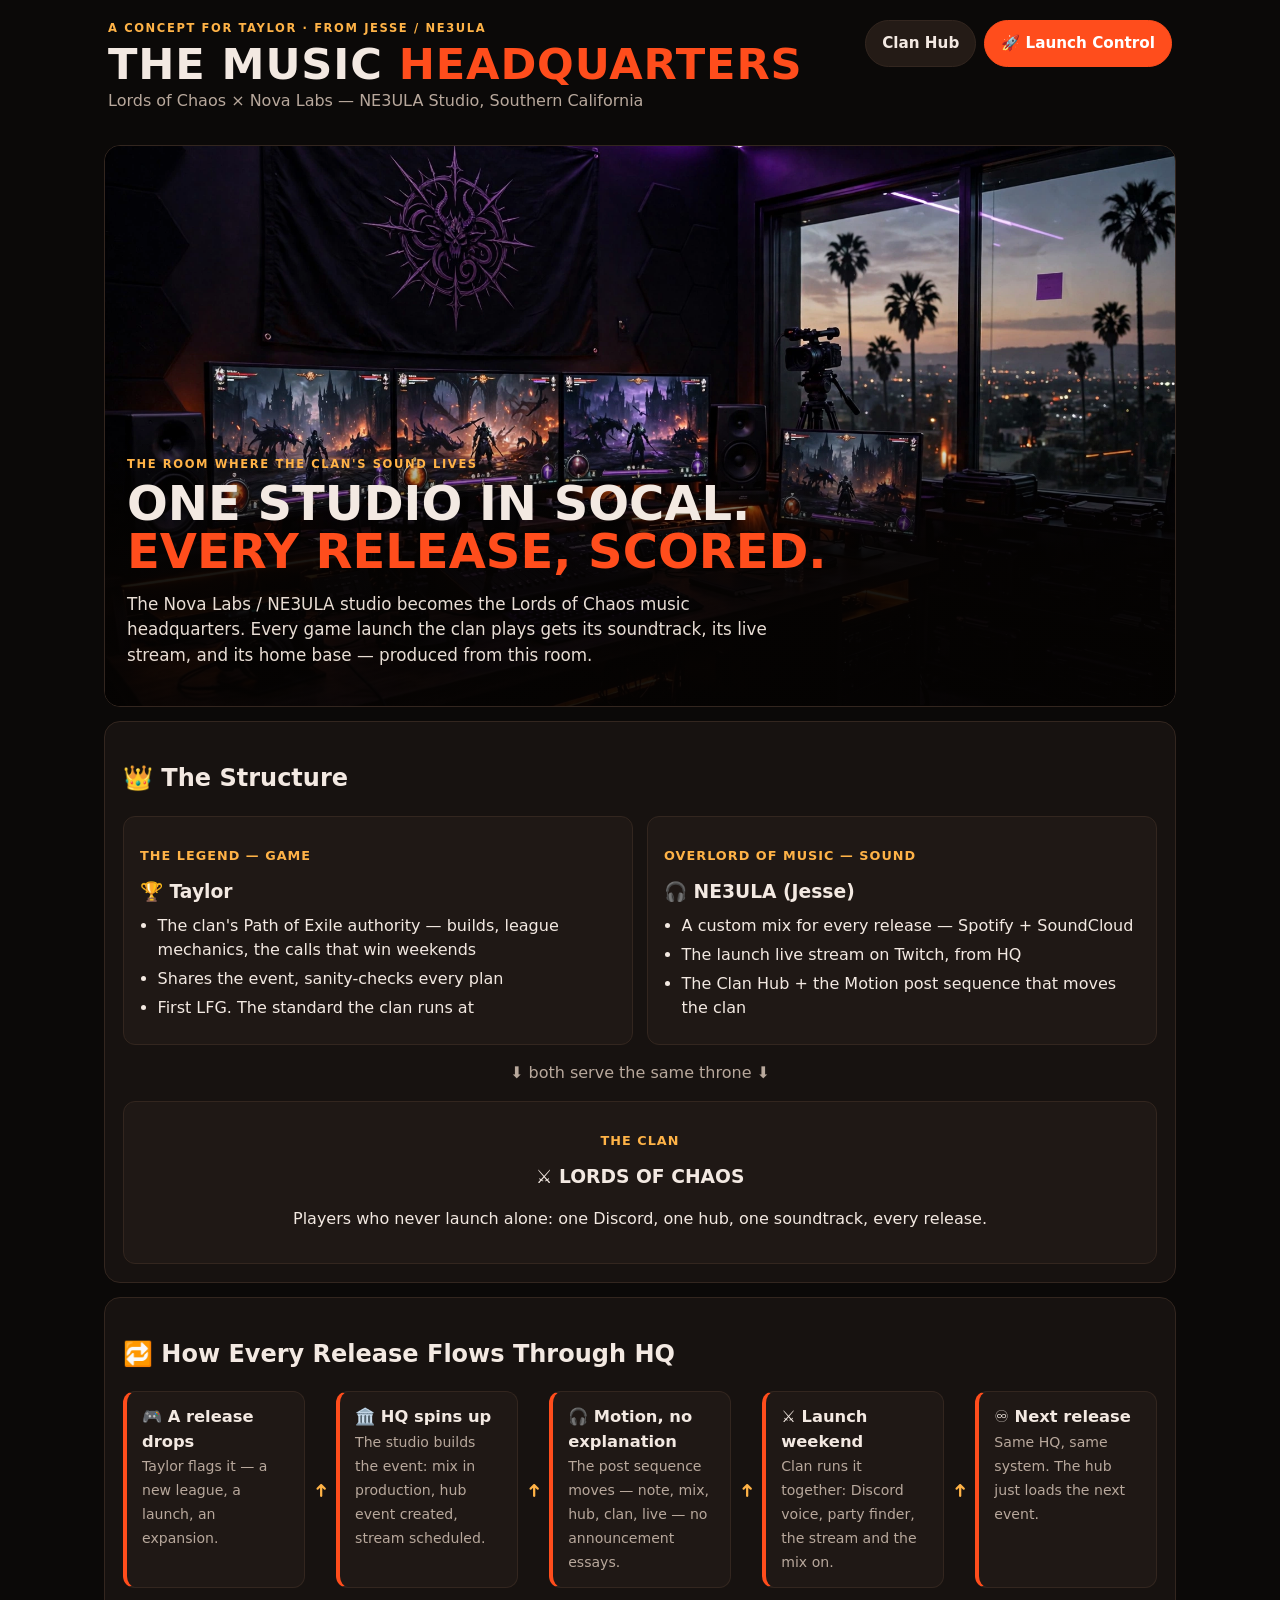
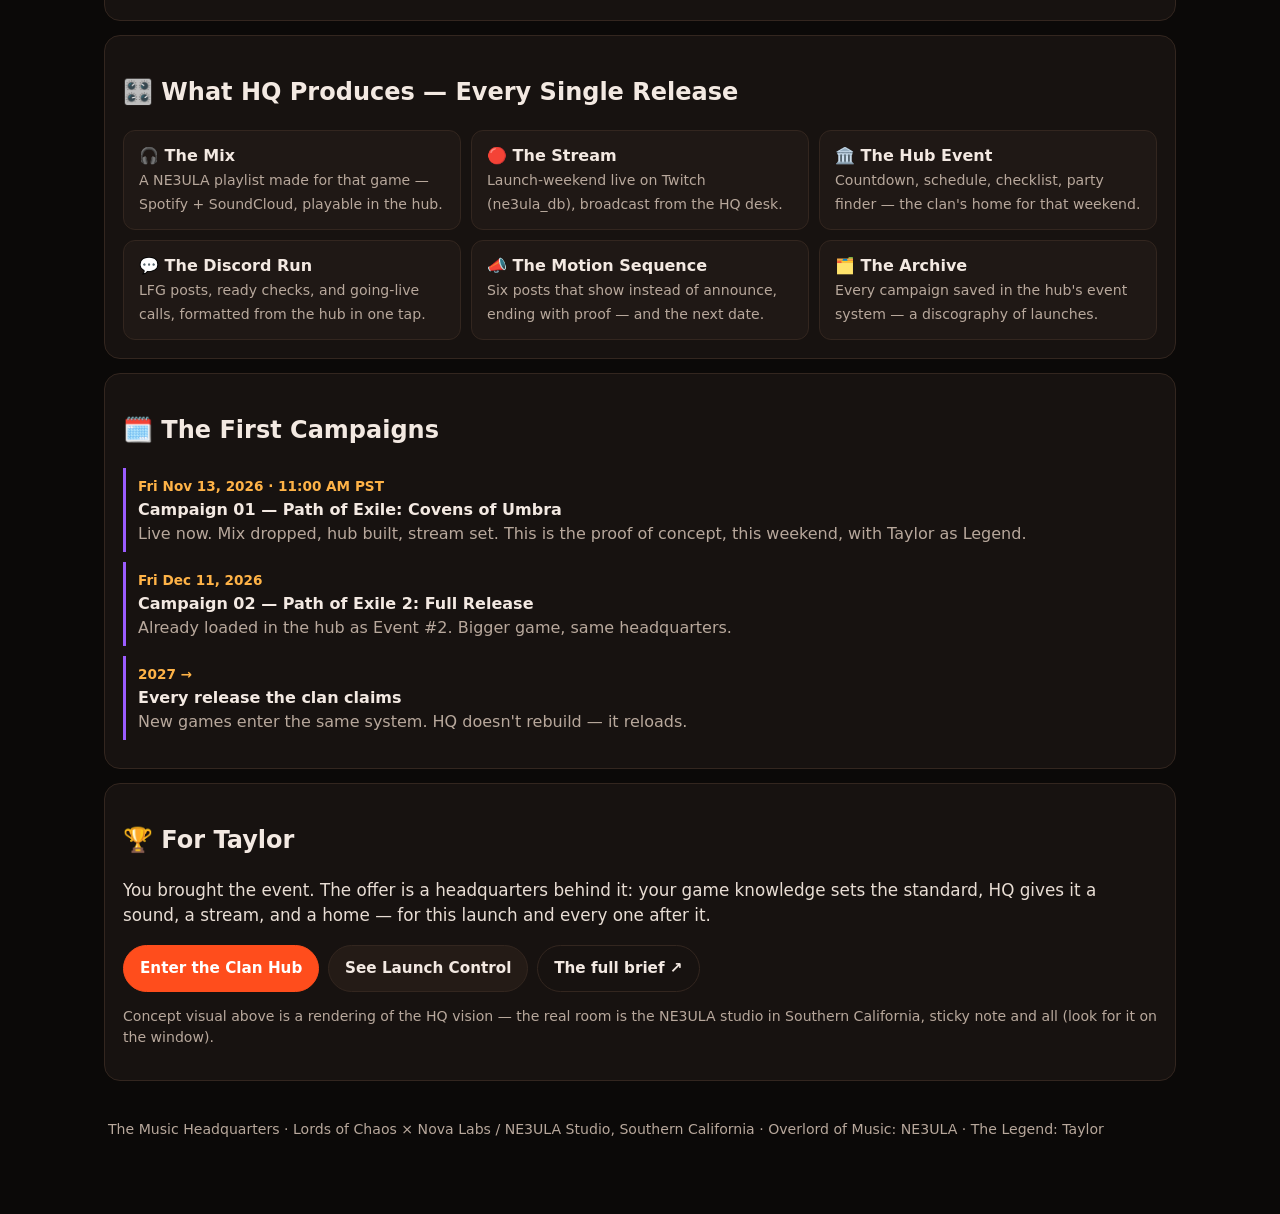
==== headquarters.html @ 36ceb914 "The Music Headquarters: HQ concept visual + presentation page for Taylor - AI hero visual: SoCal NE3" ====
<!doctype html>
<html lang="en">
<head>
<meta charset="utf-8" />
<meta name="viewport" content="width=device-width, initial-scale=1, viewport-fit=cover" />
<title>The Music Headquarters — Lords of Chaos · Nova Labs / NE3ULA Studio, Southern California</title>
<meta name="description" content="The concept: Nova Labs' NE3ULA Studio in Southern California becomes the music headquarters of the Lords of Chaos gaming clan — NE3ULA as Overlord of Music, Taylor as the Legend. Every release: a mix, a stream, and a hub, from one room." />
<link rel="manifest" href="./manifest.webmanifest" />
<meta name="theme-color" content="#0b0908" />
<link rel="stylesheet" href="./styles.css" />
<style>
.hq-hero{position:relative;border-radius:16px;overflow:hidden;border:1px solid var(--line);margin:14px 0}
.hq-hero img{width:100%;display:block;max-height:560px;object-fit:cover}
.hq-hero .overlay{position:absolute;left:0;right:0;bottom:0;padding:22px;background:linear-gradient(transparent,rgba(5,3,2,.92) 45%)}
.hq-hero h2{font-size:clamp(1.7rem,5vw,3rem);line-height:1;margin:.2rem 0}
.hq-hero h2 span{color:var(--ember)}
.flow{display:flex;flex-direction:column;gap:8px;margin:14px 0}
.flow-step{background:var(--panel2);border:1px solid var(--line);border-left:4px solid var(--ember);border-radius:12px;padding:13px 15px}
.flow-step strong{display:block;font-size:1.02rem}.flow-arrow{text-align:center;color:var(--ember2);font-size:1.15rem;line-height:1}
.thrones{display:grid;gap:14px}
.throne{background:var(--panel2);border:1px solid var(--line);border-radius:12px;padding:16px}
.throne h3{margin:.2rem 0}.throne .role{color:var(--ember2);font-weight:900;letter-spacing:.08em;text-transform:uppercase;font-size:.8rem}
.throne ul{margin:.5rem 0;padding-left:1.1rem}.throne li{margin:.3rem 0}
.produces{display:grid;gap:10px}
.produce{background:var(--panel2);border:1px solid var(--line);border-radius:12px;padding:13px 15px}
.produce strong{display:block}
.timeline-item{border-left:3px solid var(--chaos);padding:6px 0 6px 12px;margin:10px 0}
.timeline-item strong{display:block}.timeline-item .when{color:var(--ember2);font-size:.85rem;font-weight:700}
@media(min-width:860px){.thrones{grid-template-columns:1fr 1fr}.produces{grid-template-columns:1fr 1fr 1fr}.flow{flex-direction:row;align-items:stretch}.flow-step{flex:1}.flow-arrow{transform:rotate(-90deg);align-self:center}}
</style>
</head>
<body>
<header class="topbar">
  <div class="brand">
    <p class="micro">A concept for Taylor · From Jesse / NE3ULA</p>
    <h1>THE MUSIC <span>HEADQUARTERS</span></h1>
    <p class="sub">Lords of Chaos × Nova Labs — NE3ULA Studio, Southern California</p>
  </div>
  <div class="top-actions">
    <a class="btn" href="./index.html">Clan Hub</a>
    <a class="btn btn-primary" href="./launch.html">🚀 Launch Control</a>
  </div>
</header>

<main>
  <section class="hq-hero">
    <img src="./assets/hq-hero.webp" alt="Concept visual: a dark Southern California studio war room at dusk — production desk with studio monitors and mixing console, triple screens running a dark fantasy ARPG, a clan sigil banner on the wall, stream camera, palm trees and city lights outside the windows, and a small purple sticky note on the glass" />
    <div class="overlay">
      <p class="micro">The room where the clan's sound lives</p>
      <h2>ONE STUDIO IN SOCAL.<br /><span>EVERY RELEASE, SCORED.</span></h2>
      <p class="lead" style="max-width:640px">The Nova Labs / NE3ULA studio becomes the Lords of Chaos music headquarters. Every game launch the clan plays gets its soundtrack, its live stream, and its home base — produced from this room.</p>
    </div>
  </section>

  <section class="card">
    <h2>👑 The Structure</h2>
    <div class="thrones">
      <article class="throne">
        <p class="role">The Legend — Game</p>
        <h3>🏆 Taylor</h3>
        <ul>
          <li>The clan's Path of Exile authority — builds, league mechanics, the calls that win weekends</li>
          <li>Shares the event, sanity-checks every plan</li>
          <li>First LFG. The standard the clan runs at</li>
        </ul>
      </article>
      <article class="throne">
        <p class="role">Overlord of Music — Sound</p>
        <h3>🎧 NE3ULA (Jesse)</h3>
        <ul>
          <li>A custom mix for every release — Spotify + SoundCloud</li>
          <li>The launch live stream on Twitch, from HQ</li>
          <li>The Clan Hub + the Motion post sequence that moves the clan</li>
        </ul>
      </article>
    </div>
    <p style="text-align:center" class="dim">⬇ both serve the same throne ⬇</p>
    <article class="throne" style="text-align:center">
      <p class="role">The Clan</p>
      <h3>⚔️ LORDS OF CHAOS</h3>
      <p>Players who never launch alone: one Discord, one hub, one soundtrack, every release.</p>
    </article>
  </section>

  <section class="card">
    <h2>🔁 How Every Release Flows Through HQ</h2>
    <div class="flow">
      <div class="flow-step"><strong>🎮 A release drops</strong><span class="dim small">Taylor flags it — a new league, a launch, an expansion.</span></div>
      <div class="flow-arrow">➜</div>
      <div class="flow-step"><strong>🏛️ HQ spins up</strong><span class="dim small">The studio builds the event: mix in production, hub event created, stream scheduled.</span></div>
      <div class="flow-arrow">➜</div>
      <div class="flow-step"><strong>🎧 Motion, no explanation</strong><span class="dim small">The post sequence moves — note, mix, hub, clan, live — no announcement essays.</span></div>
      <div class="flow-arrow">➜</div>
      <div class="flow-step"><strong>⚔️ Launch weekend</strong><span class="dim small">Clan runs it together: Discord voice, party finder, the stream and the mix on.</span></div>
      <div class="flow-arrow">➜</div>
      <div class="flow-step"><strong>♾️ Next release</strong><span class="dim small">Same HQ, same system. The hub just loads the next event.</span></div>
    </div>
  </section>

  <section class="card">
    <h2>🎛️ What HQ Produces — Every Single Release</h2>
    <div class="produces">
      <div class="produce"><strong>🎧 The Mix</strong><span class="dim small">A NE3ULA playlist made for that game — Spotify + SoundCloud, playable in the hub.</span></div>
      <div class="produce"><strong>🔴 The Stream</strong><span class="dim small">Launch-weekend live on Twitch (ne3ula_db), broadcast from the HQ desk.</span></div>
      <div class="produce"><strong>🏛️ The Hub Event</strong><span class="dim small">Countdown, schedule, checklist, party finder — the clan's home for that weekend.</span></div>
      <div class="produce"><strong>💬 The Discord Run</strong><span class="dim small">LFG posts, ready checks, and going-live calls, formatted from the hub in one tap.</span></div>
      <div class="produce"><strong>📣 The Motion Sequence</strong><span class="dim small">Six posts that show instead of announce, ending with proof — and the next date.</span></div>
      <div class="produce"><strong>🗂️ The Archive</strong><span class="dim small">Every campaign saved in the hub's event system — a discography of launches.</span></div>
    </div>
  </section>

  <section class="card">
    <h2>🗓️ The First Campaigns</h2>
    <div class="timeline-item"><span class="when">Fri Nov 13, 2026 · 11:00 AM PST</span><strong>Campaign 01 — Path of Exile: Covens of Umbra</strong><span class="dim">Live now. Mix dropped, hub built, stream set. This is the proof of concept, this weekend, with Taylor as Legend.</span></div>
    <div class="timeline-item"><span class="when">Fri Dec 11, 2026</span><strong>Campaign 02 — Path of Exile 2: Full Release</strong><span class="dim">Already loaded in the hub as Event #2. Bigger game, same headquarters.</span></div>
    <div class="timeline-item"><span class="when">2027 →</span><strong>Every release the clan claims</strong><span class="dim">New games enter the same system. HQ doesn't rebuild — it reloads.</span></div>
  </section>

  <section class="card">
    <h2>🏆 For Taylor</h2>
    <p class="lead">You brought the event. The offer is a headquarters behind it: your game knowledge sets the standard, HQ gives it a sound, a stream, and a home — for this launch and every one after it.</p>
    <div class="row-actions">
      <a class="btn btn-primary" href="./index.html">Enter the Clan Hub</a>
      <a class="btn" href="./launch.html">See Launch Control</a>
      <a class="btn btn-ghost" href="https://github.com/NE3ULA/clan-hub/blob/main/COLLABORATOR_BRIEF.md" target="_blank" rel="noopener">The full brief ↗</a>
    </div>
    <p class="dim small">Concept visual above is a rendering of the HQ vision — the real room is the NE3ULA studio in Southern California, sticky note and all (look for it on the window).</p>
  </section>

  <footer class="foot">
    <p class="dim small">The Music Headquarters · Lords of Chaos × Nova Labs / NE3ULA Studio, Southern California · Overlord of Music: NE3ULA · The Legend: Taylor</p>
  </footer>
</main>
</body>
</html>
---- styles.css ----
:root{--bg:#0b0908;--panel:#171210;--panel2:#1f1815;--line:#33261f;--text:#f3e9e2;--dim:#b8a89c;--ember:#ff4d1c;--ember2:#ffb347;--chaos:#9b5cff;--discord:#5865F2;--live:#e91916;--ok:#3ecf6a;--radius:16px}
*{box-sizing:border-box}html{scroll-behavior:smooth}
body{margin:0;background:var(--bg);color:var(--text);font-family:system-ui,-apple-system,Segoe UI,Roboto,sans-serif;line-height:1.5;padding-bottom:84px}
a{color:var(--ember2)}
.micro{letter-spacing:.14em;text-transform:uppercase;font-size:.72rem;color:var(--ember2);margin:0 0 .4rem;font-weight:700}
.dim{color:var(--dim)}.small{font-size:.88rem}.lead{font-size:1.05rem;color:#e8ddd4}
.topbar{display:flex;justify-content:space-between;gap:1rem;align-items:flex-start;padding:20px 18px 10px;max-width:1100px;margin:0 auto}
.topbar h1{font-size:2rem;line-height:.95;margin:.1rem 0;letter-spacing:.02em}.topbar h1 span{color:var(--ember)}
.sub{color:var(--dim);margin:.3rem 0 0}
.top-actions{display:flex;gap:.5rem;flex-wrap:wrap}
.mainnav{display:none}
main{max-width:1100px;margin:0 auto;padding:8px 14px 20px}
.card{background:var(--panel);border:1px solid var(--line);border-radius:var(--radius);padding:18px;margin:14px 0}
.hero{display:grid;gap:18px}
.countdown-box{background:var(--panel2);border:1px solid var(--line);border-radius:12px;padding:16px;text-align:center}
.countdown{display:flex;justify-content:center;gap:10px;margin:10px 0}
.countdown div{background:#0f0c0a;border:1px solid var(--line);border-radius:10px;padding:10px 8px;min-width:64px}
.countdown strong{display:block;font-size:1.6rem;line-height:1}.countdown span{font-size:.72rem;color:var(--dim);text-transform:uppercase;letter-spacing:.1em}
.live-pill{background:var(--live);color:#fff;padding:8px 12px;border-radius:999px;font-weight:800;display:inline-block}
.chips{display:flex;flex-wrap:wrap;gap:.45rem;margin:12px 0}
.chips span{background:#241a14;border:1px solid var(--line);padding:6px 10px;border-radius:999px;font-size:.85rem}
.btn{appearance:none;border:1px solid var(--line);background:#241b16;color:var(--text);padding:11px 16px;border-radius:999px;font-weight:700;cursor:pointer;text-decoration:none;display:inline-flex;align-items:center;gap:.4rem;font-size:.95rem}
.btn:hover{border-color:var(--ember)}.btn-primary{background:var(--ember);border-color:var(--ember);color:#fff}
.btn-discord{background:var(--discord);border-color:var(--discord);color:#fff}.btn-live{background:var(--live);border-color:var(--live);color:#fff}
.btn-ghost{background:transparent}.btn-small{padding:8px 12px;font-size:.88rem}
.hero-actions,.row-actions,.stack{display:flex;gap:.55rem;flex-wrap:wrap;margin-top:12px;align-items:center}
.grid2{display:grid;gap:14px}.grid2.inner{margin-top:12px}
.schedule-item{border-left:3px solid var(--ember);padding:6px 0 6px 12px;margin:10px 0}
.schedule-item strong{display:block}.schedule-item .when{color:var(--ember2);font-size:.85rem;font-weight:700}
.toggle{display:flex;background:#0f0c0a;border:1px solid var(--line);border-radius:999px;padding:4px;max-width:420px;margin:12px 0}
.togglebtn{flex:1;border:0;background:transparent;color:var(--dim);padding:10px;border-radius:999px;font-weight:800;cursor:pointer}
.togglebtn.is-active{background:var(--ember);color:#fff}
.embed-wrap{border-radius:12px;overflow:hidden;background:#000;border:1px solid var(--line)}
.embed-wrap iframe{display:block;width:100%;border:0}
.embed-wrap.video{aspect-ratio:16/9}.embed-wrap.video iframe{height:100%}
.badge{background:#2a1e18;border:1px solid var(--line);padding:6px 10px;border-radius:999px;font-size:.85rem}
.badge.on{background:var(--live);color:#fff;border-color:var(--live)}
.live-head{display:flex;justify-content:space-between;gap:1rem;align-items:center;flex-wrap:wrap}
.field{display:flex;flex-direction:column;gap:6px;font-size:.9rem;color:var(--dim);margin:10px 0}
.field input,.field select,input,select{background:#0f0c0a;color:var(--text);border:1px solid var(--line);border-radius:10px;padding:11px 12px;font:inherit;width:100%}
.form-grid{display:grid;gap:.55rem;margin:12px 0}.form-inline{display:grid;gap:.55rem;margin:12px 0}
.lfg-list,.ready-list{display:grid;gap:.6rem;margin-top:12px}
.lfg-card,.ready-card{background:var(--panel2);border:1px solid var(--line);border-radius:12px;padding:12px}
.lfg-card h4{margin:.1rem 0}.ready-card{display:flex;justify-content:space-between;gap:.8rem;align-items:center;flex-wrap:wrap}
.bar{background:#0f0c0a;border:1px solid var(--line);height:14px;border-radius:999px;overflow:hidden;margin:12px 0 6px}
.bar-fill{background:var(--ok);height:100%;transition:width .3s}
.empty{color:var(--dim);border:1px dashed var(--line);padding:14px;border-radius:12px;text-align:center}
.check-item{display:flex;gap:.7rem;align-items:flex-start;padding:10px;border:1px solid var(--line);border-radius:10px;margin:.5rem 0;background:var(--panel2)}
.check-item input{width:auto;margin-top:4px;accent-color:var(--ember)}
.playbook li{margin:.5rem 0}
.widget-wrap{margin-top:14px;border:1px solid var(--line);border-radius:12px;overflow:hidden}
.foot{padding:10px 4px 20px}
.toast{position:fixed;left:50%;bottom:96px;transform:translateX(-50%);background:#fff;color:#111;padding:11px 16px;border-radius:999px;font-weight:800;z-index:50;box-shadow:0 10px 30px rgba(0,0,0,.4);max-width:92vw;text-align:center}
.bottomnav{position:fixed;left:0;right:0;bottom:0;background:rgba(15,11,9,.96);backdrop-filter:blur(10px);border-top:1px solid var(--line);display:grid;grid-template-columns:repeat(5,1fr);z-index:40;padding:6px 4px calc(6px + env(safe-area-inset-bottom))}
.bottomnav .navbtn{background:transparent;border:0;color:var(--dim);display:flex;flex-direction:column;align-items:center;gap:2px;font-size:1.05rem;padding:7px 2px;cursor:pointer}
.bottomnav .navbtn span{font-size:.68rem;font-weight:700}
.bottomnav .navbtn.is-active{color:var(--ember2)}
.view{display:none}.view.is-active{display:block}
@media(min-width:860px){
 body{padding-bottom:20px}.bottomnav{display:none}
 .mainnav{display:flex;gap:.5rem;max-width:1100px;margin:6px auto 0;padding:0 18px;flex-wrap:wrap}
 .mainnav .navbtn{background:var(--panel);border:1px solid var(--line);color:var(--text);padding:10px 14px;border-radius:999px;font-weight:800;cursor:pointer}
 .mainnav .navbtn.is-active{background:var(--ember);color:#fff;border-color:var(--ember)}
 .hero{grid-template-columns:1.6fr .9fr}.grid2{grid-template-columns:1fr 1fr}.form-grid{grid-template-columns:1fr 1fr 1fr}.form-inline{grid-template-columns:1fr 1fr auto}
 .topbar h1{font-size:2.7rem}
}
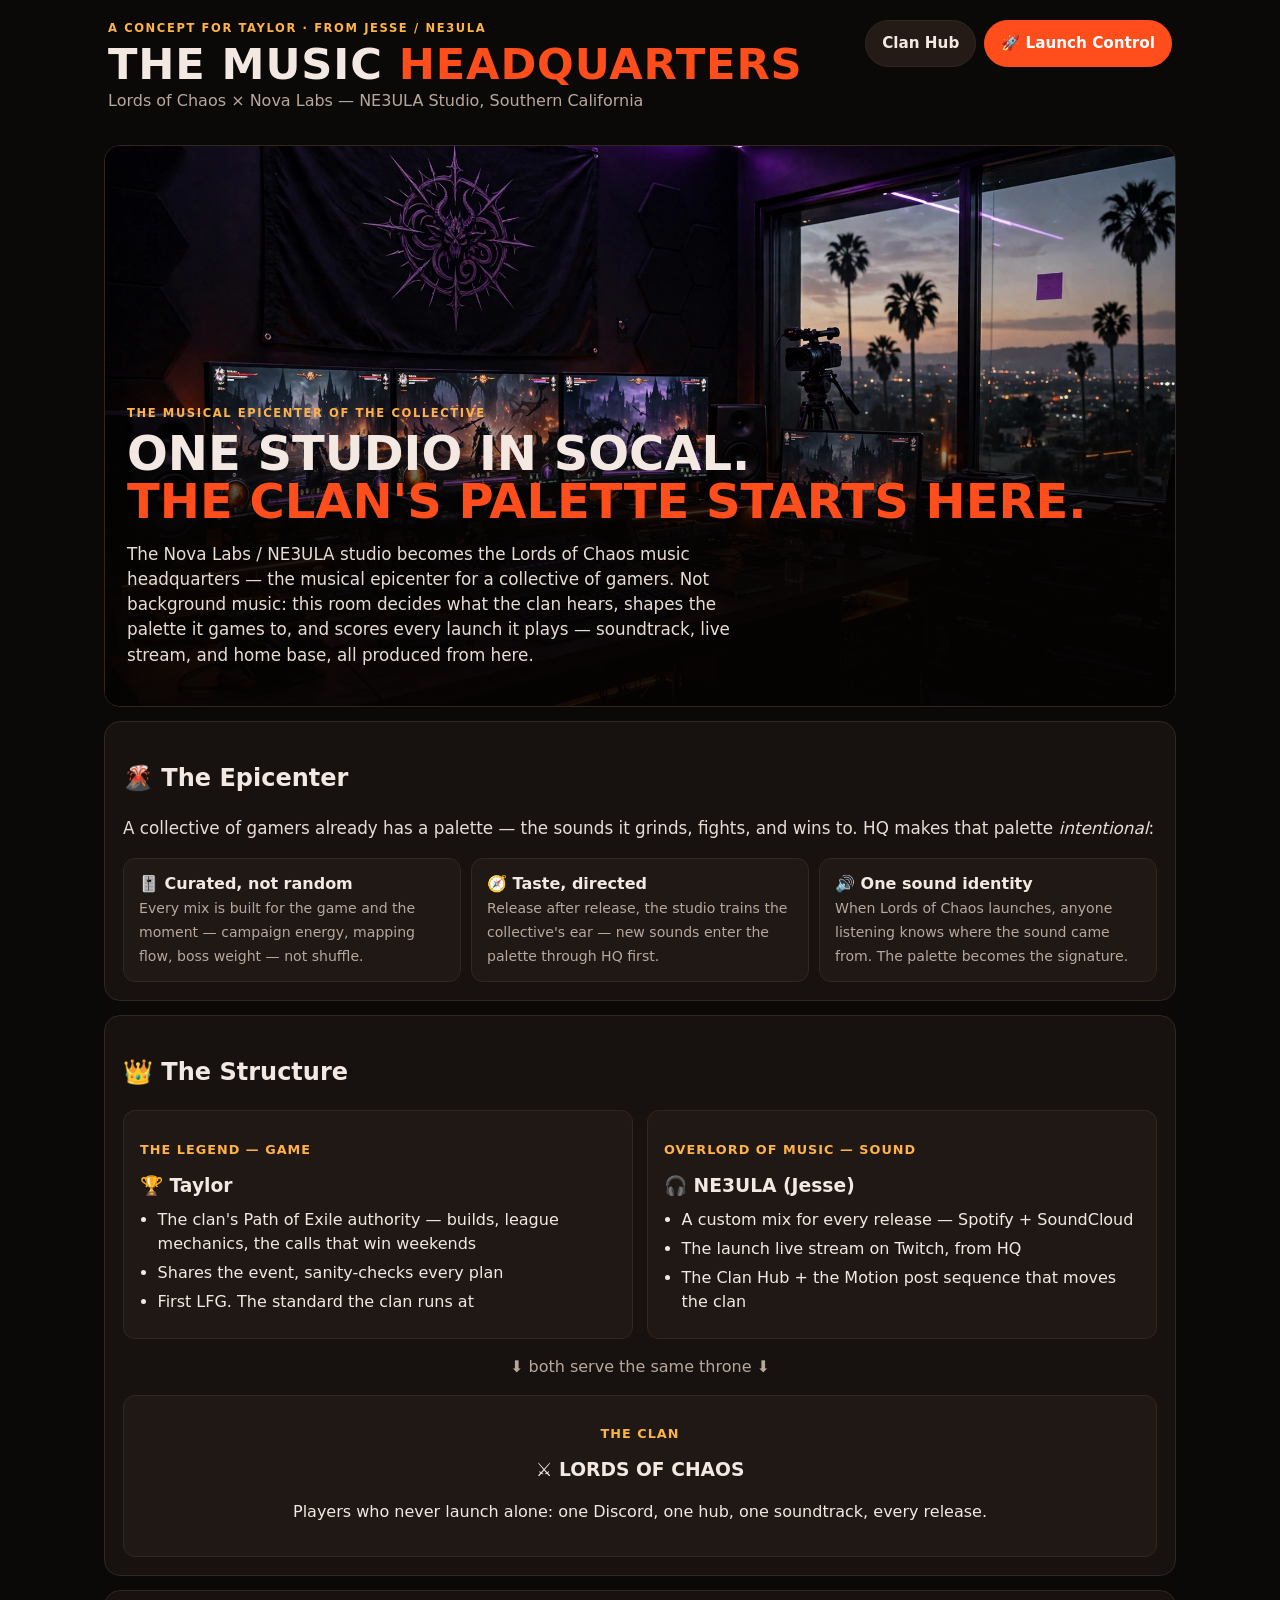
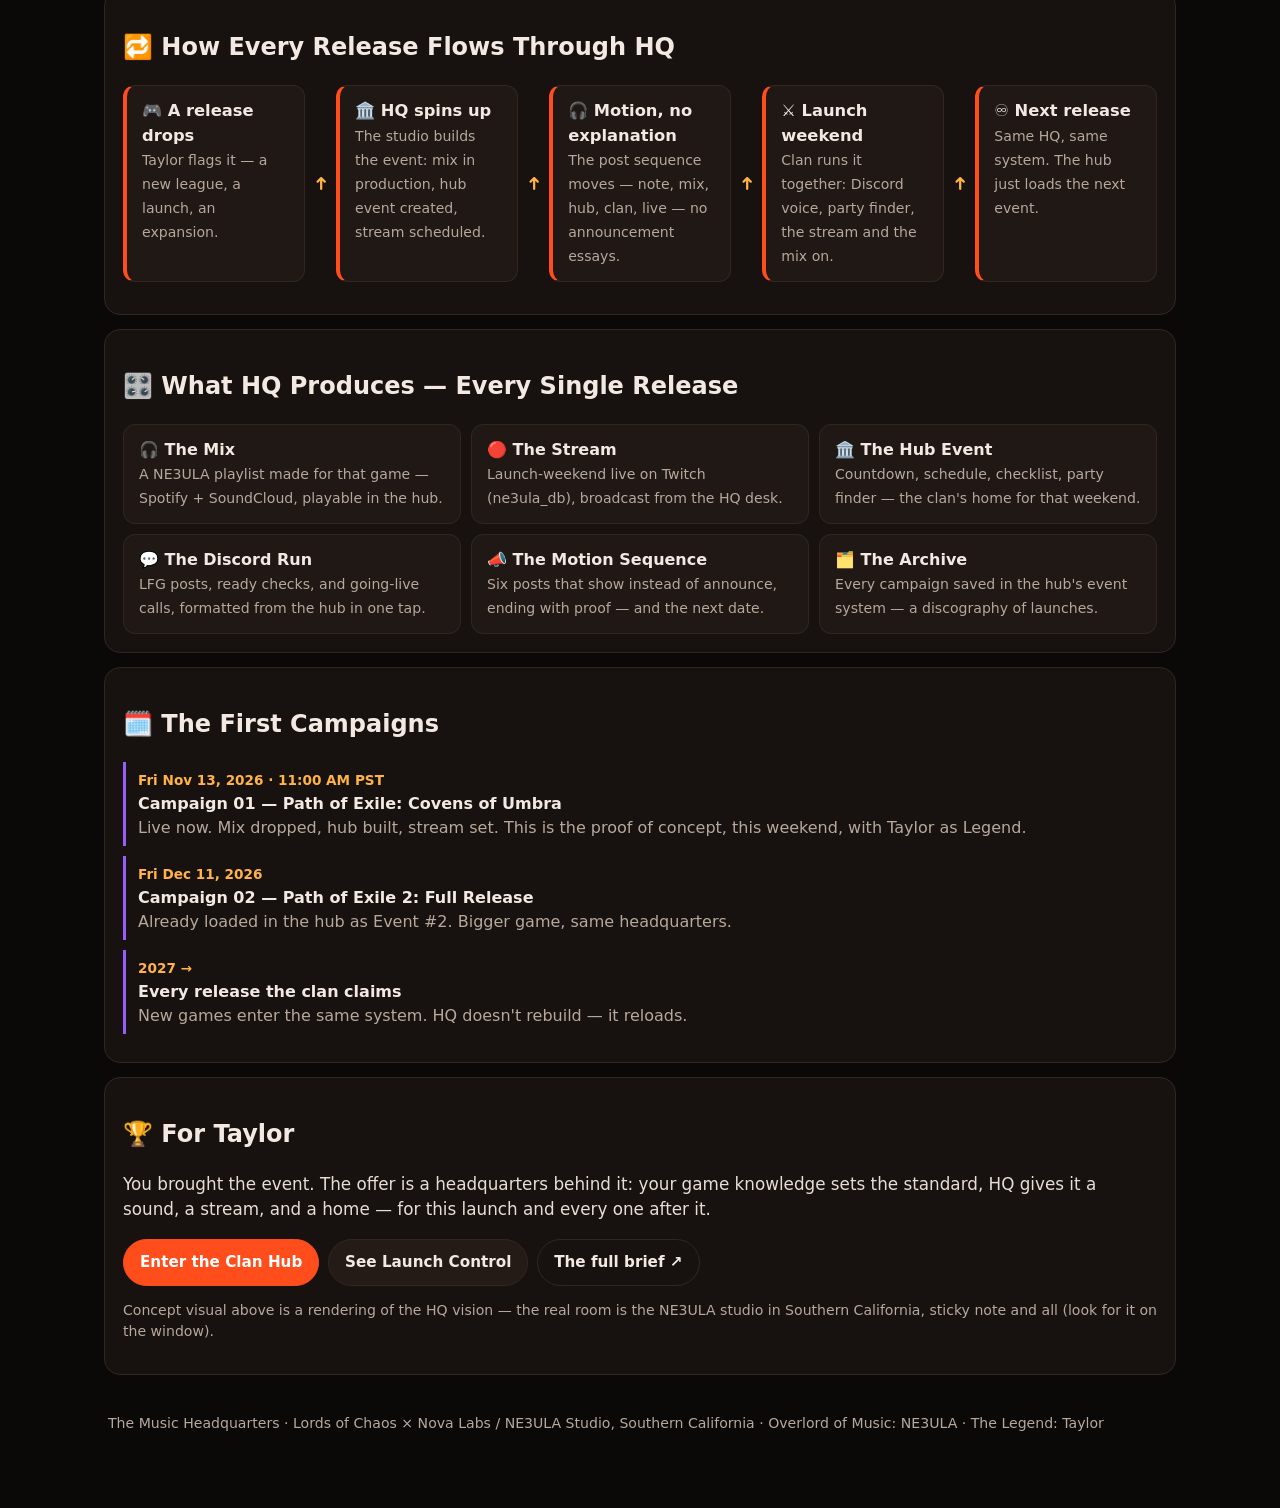
==== commit 81e900b9: "HQ reframed in Jesse's words: the studio as musical epicenter of the collective's palette" ====
--- a/headquarters.html
+++ b/headquarters.html
@@ -46,9 +46,19 @@
   <section class="hq-hero">
     <img src="./assets/hq-hero.webp" alt="Concept visual: a dark Southern California studio war room at dusk — production desk with studio monitors and mixing console, triple screens running a dark fantasy ARPG, a clan sigil banner on the wall, stream camera, palm trees and city lights outside the windows, and a small purple sticky note on the glass" />
     <div class="overlay">
-      <p class="micro">The room where the clan's sound lives</p>
-      <h2>ONE STUDIO IN SOCAL.<br /><span>EVERY RELEASE, SCORED.</span></h2>
-      <p class="lead" style="max-width:640px">The Nova Labs / NE3ULA studio becomes the Lords of Chaos music headquarters. Every game launch the clan plays gets its soundtrack, its live stream, and its home base — produced from this room.</p>
+      <p class="micro">The musical epicenter of the collective</p>
+      <h2>ONE STUDIO IN SOCAL.<br /><span>THE CLAN'S PALETTE STARTS HERE.</span></h2>
+      <p class="lead" style="max-width:640px">The Nova Labs / NE3ULA studio becomes the Lords of Chaos music headquarters — the musical epicenter for a collective of gamers. Not background music: this room decides what the clan hears, shapes the palette it games to, and scores every launch it plays — soundtrack, live stream, and home base, all produced from here.</p>
+    </div>
+  </section>
+
+  <section class="card">
+    <h2>🌋 The Epicenter</h2>
+    <p class="lead">A collective of gamers already has a palette — the sounds it grinds, fights, and wins to. HQ makes that palette <em>intentional</em>:</p>
+    <div class="produces">
+      <div class="produce"><strong>🎚️ Curated, not random</strong><span class="dim small">Every mix is built for the game and the moment — campaign energy, mapping flow, boss weight — not shuffle.</span></div>
+      <div class="produce"><strong>🧭 Taste, directed</strong><span class="dim small">Release after release, the studio trains the collective's ear — new sounds enter the palette through HQ first.</span></div>
+      <div class="produce"><strong>🔊 One sound identity</strong><span class="dim small">When Lords of Chaos launches, anyone listening knows where the sound came from. The palette becomes the signature.</span></div>
     </div>
   </section>
 
